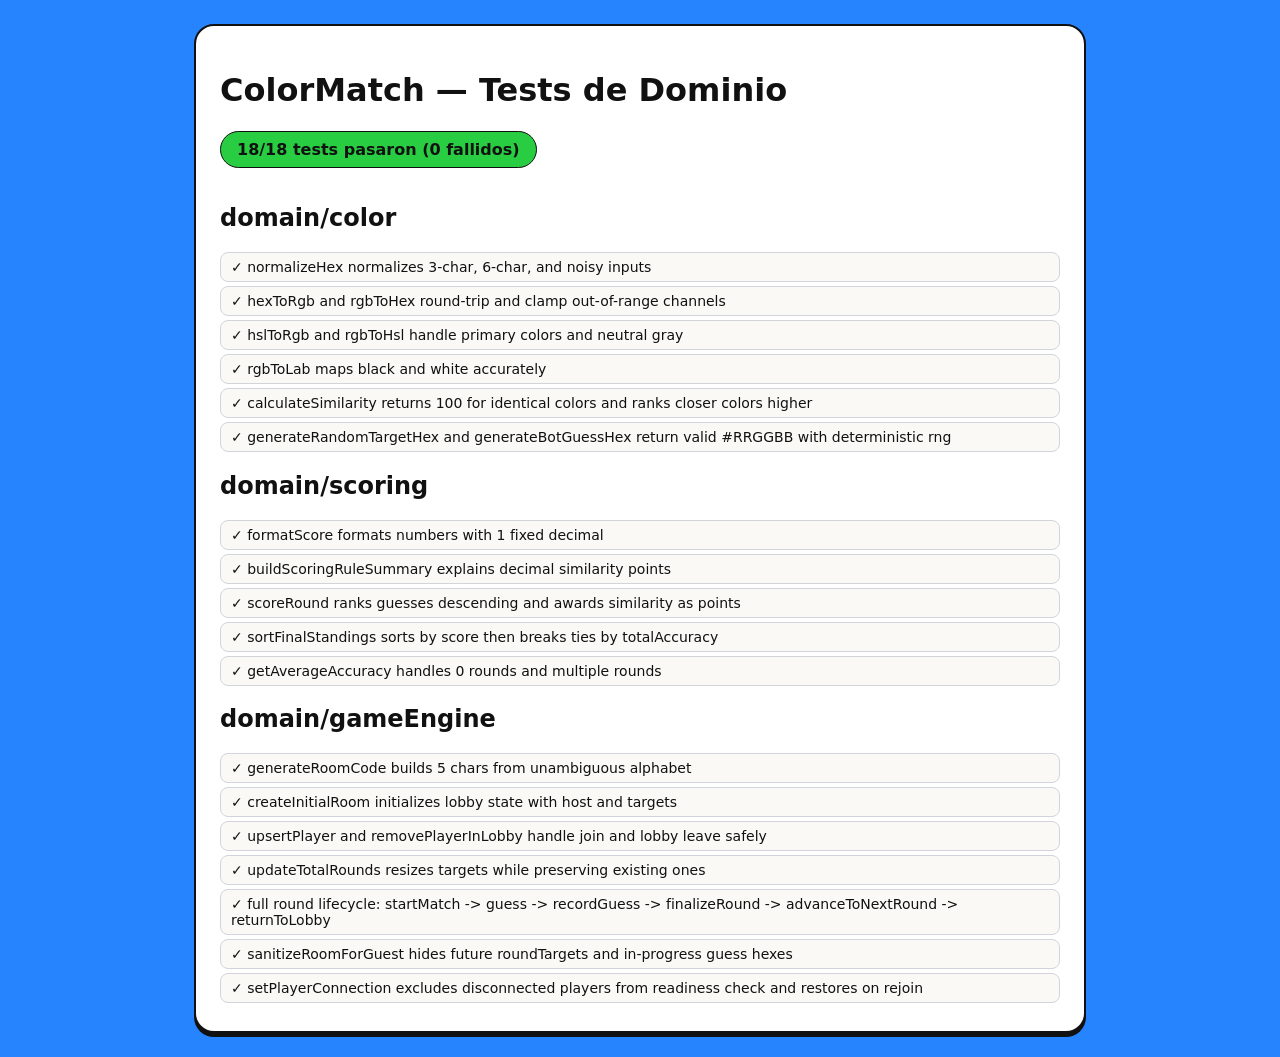
==== tests/index.html @ 93c34014 "Refactorizacion modular y PWA lista para produccion" ====
<!DOCTYPE html>
<html lang="es">
<head>
    <meta charset="UTF-8">
    <meta name="viewport" content="width=device-width, initial-scale=1.0">
    <title>ColorMatch — Suite de Tests Unitarios</title>
    <style>
        body {
            font-family: system-ui, -apple-system, sans-serif;
            background: #2684FF;
            color: #111111;
            margin: 0;
            padding: 24px;
        }
        .card {
            max-width: 840px;
            margin: 0 auto;
            background: #FFFFFF;
            border: 2px solid #111111;
            box-shadow: 0 4px 0 #111111;
            border-radius: 20px;
            padding: 24px;
        }
        .summary {
            display: inline-block;
            padding: 8px 16px;
            border-radius: 999px;
            border: 1.5px solid #111111;
            font-weight: 800;
            margin-bottom: 16px;
        }
        .pass { background: #28CD41; }
        .fail { background: #FF3B30; color: #FFFFFF; }
        .suite { margin-top: 16px; }
        .case { padding: 6px 10px; border-radius: 8px; margin: 4px 0; font-size: 14px; }
        .case.ok { background: #FAF9F5; border: 1px solid #D1D5DB; }
        .case.err { background: #FEE2E2; border: 1px solid #DC2626; }
    </style>
</head>
<body>
    <main class="card">
        <h1>ColorMatch — Tests de Dominio</h1>
        <div id="summary" class="summary">Ejecutando tests...</div>
        <div id="results"></div>
    </main>

    <script type="module">
        import { runAllSuites } from './testRunner.js';
        import './color.test.js';
        import './scoring.test.js';
        import './gameEngine.test.js';

        const report = await runAllSuites();
        const summaryEl = document.getElementById('summary');
        const resultsEl = document.getElementById('results');

        summaryEl.textContent = `${report.passed}/${report.total} tests pasaron (${report.failed} fallidos)`;
        summaryEl.className = `summary ${report.failed === 0 ? 'pass' : 'fail'}`;
        window.__TEST_REPORT__ = report;

        report.results.forEach((s) => {
            const section = document.createElement('section');
            section.className = 'suite';
            const title = document.createElement('h2');
            title.textContent = s.suite;
            section.appendChild(title);

            s.cases.forEach((c) => {
                const row = document.createElement('div');
                row.className = `case ${c.ok ? 'ok' : 'err'}`;
                row.textContent = c.ok ? `✓ ${c.name}` : `✗ ${c.name}: ${c.error}`;
                section.appendChild(row);
            });
            resultsEl.appendChild(section);
        });
    </script>
</body>
</html>
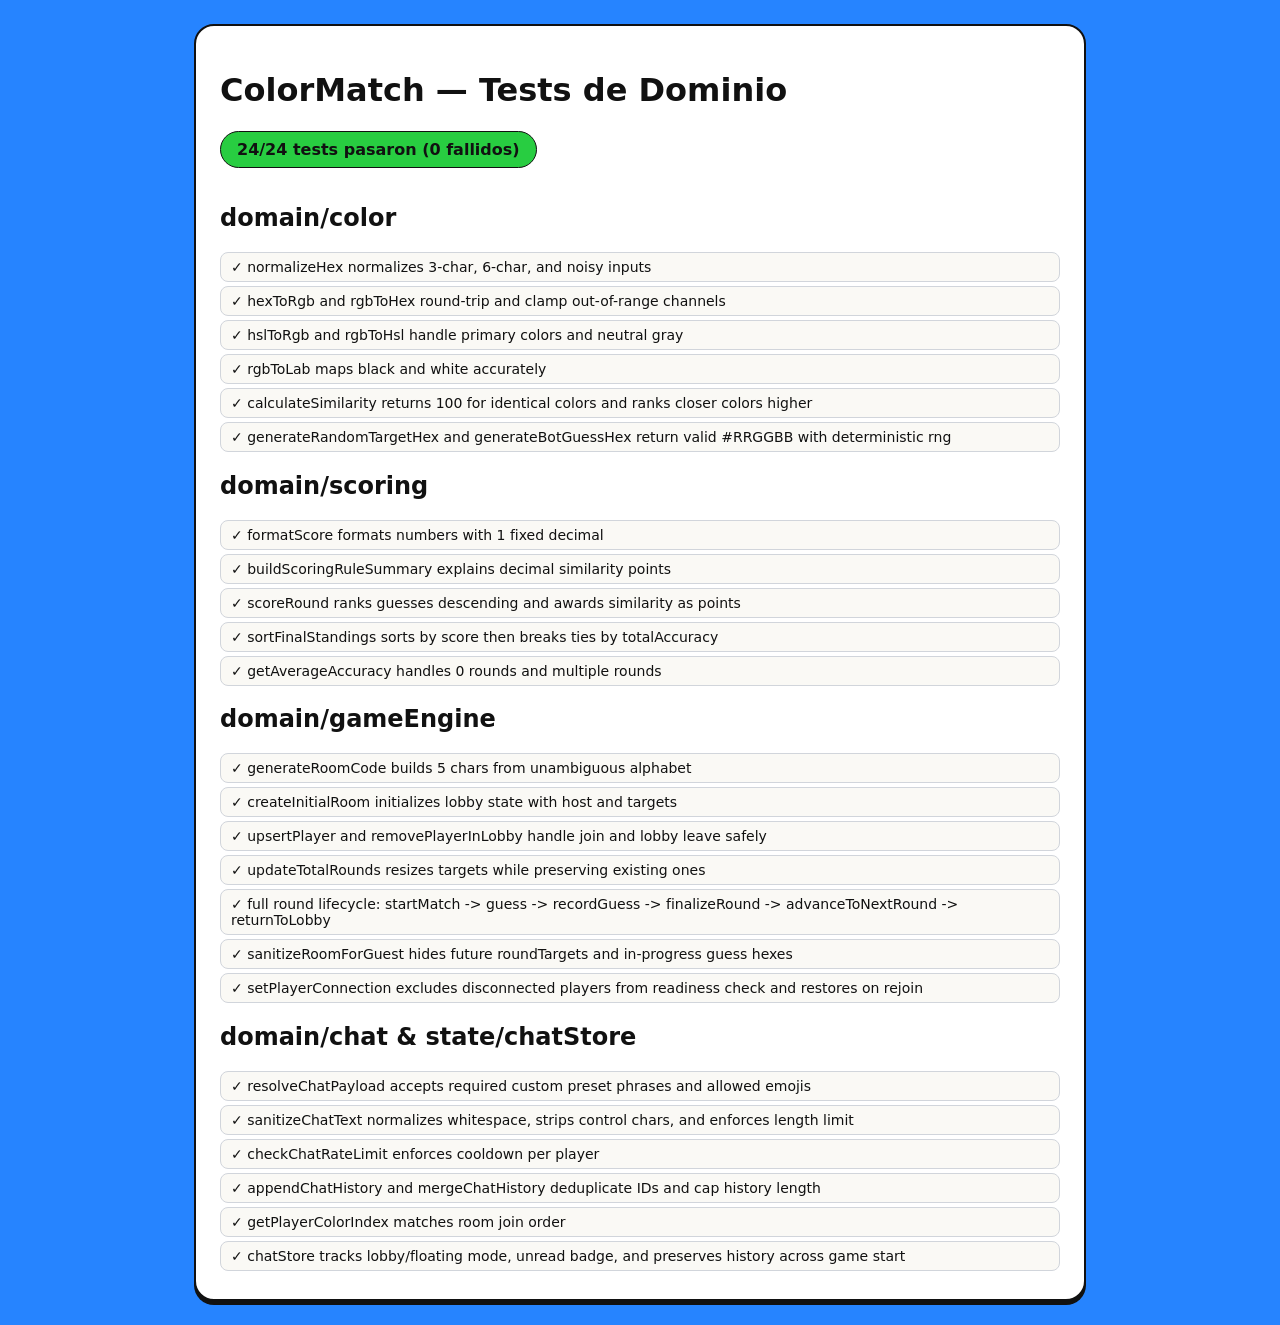
==== commit 1aa20ace: "Agregar chat de sala fijo en lobby y flotante en partida" ====
--- a/tests/index.html
+++ b/tests/index.html
@@ -49,6 +49,7 @@
         import './color.test.js';
         import './scoring.test.js';
         import './gameEngine.test.js';
+        import './chat.test.js';
 
         const report = await runAllSuites();
         const summaryEl = document.getElementById('summary');
